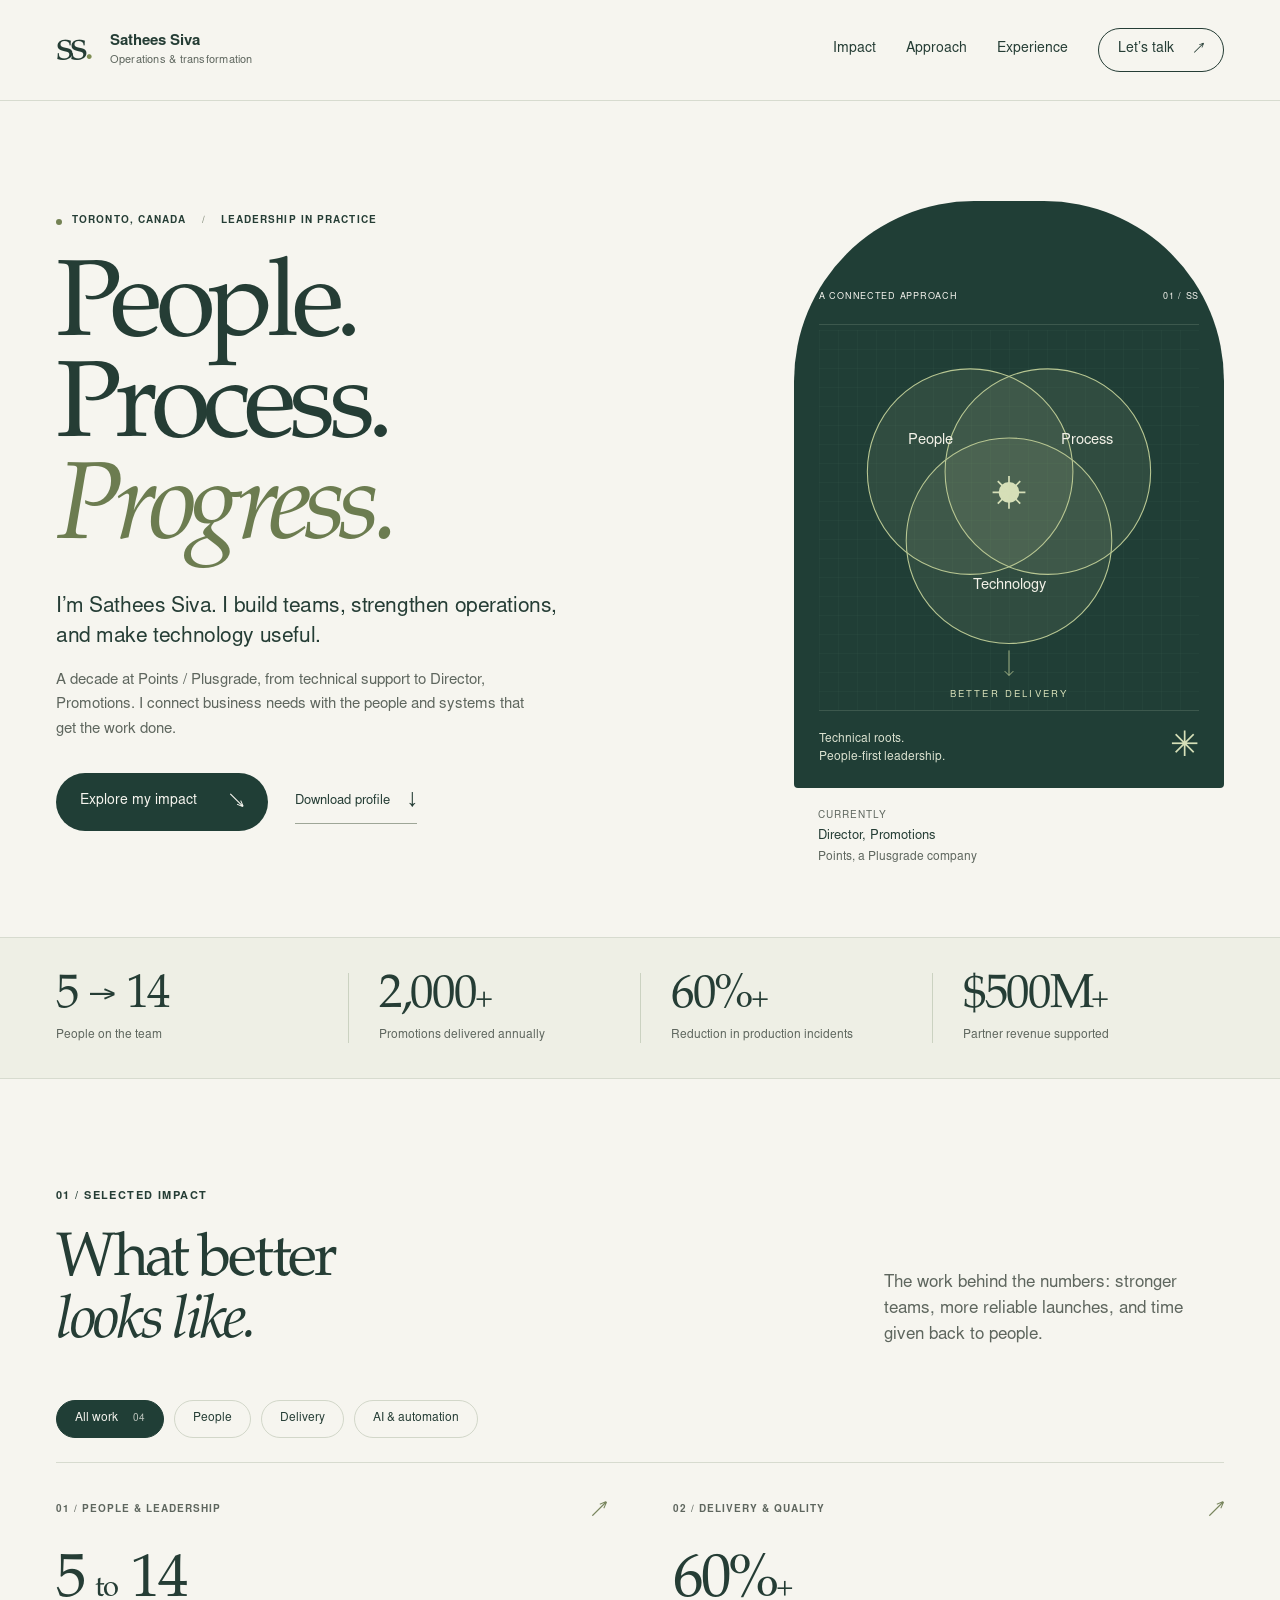
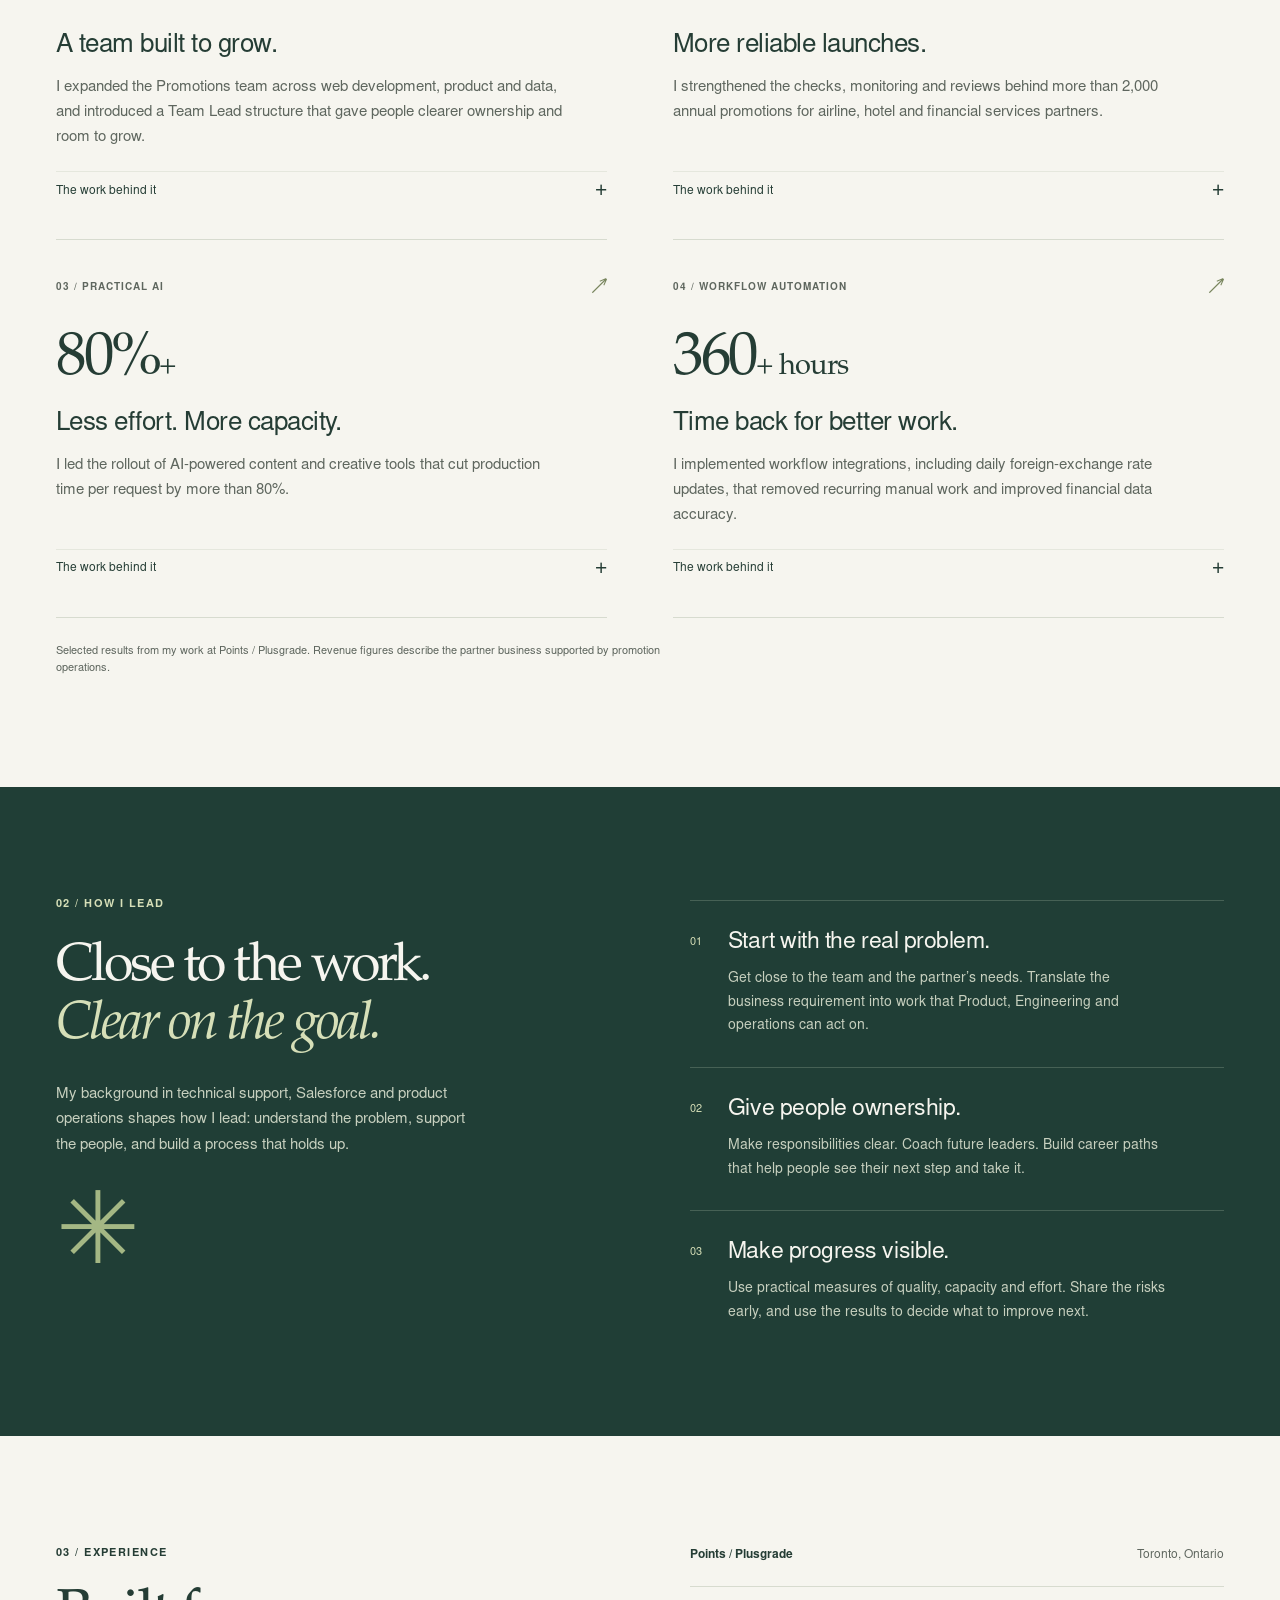
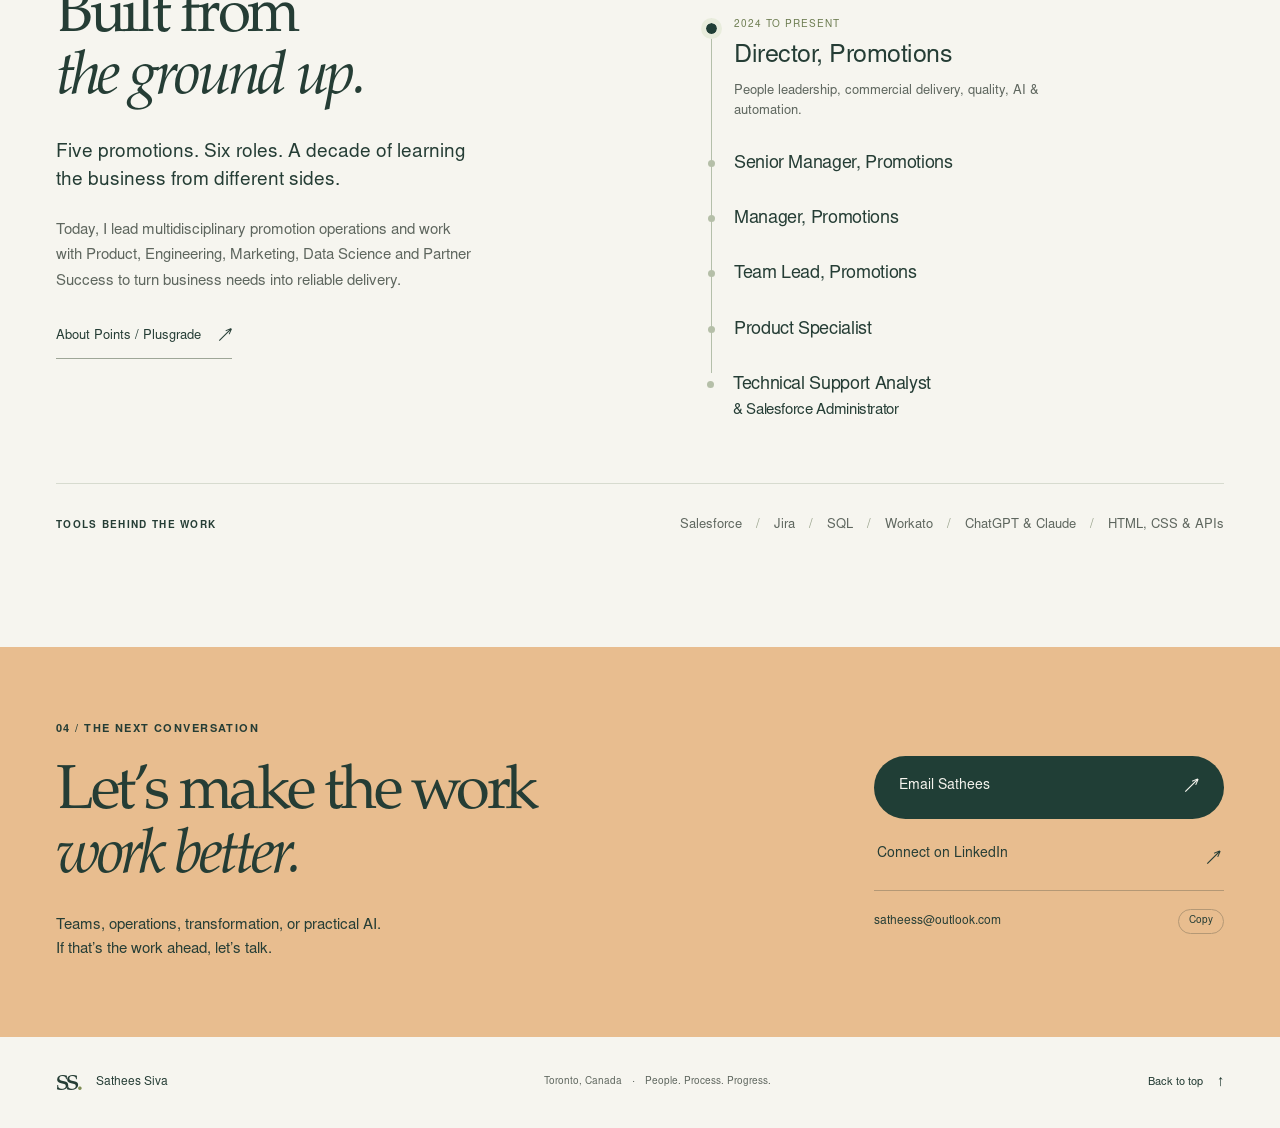
==== index.html @ 96cc82e7 "Publish Sathees Siva leadership portfolio" ====
<!doctype html>
<html lang="en-CA">
<head>
  <meta charset="UTF-8">
  <meta name="viewport" content="width=device-width, initial-scale=1">
  <meta name="theme-color" content="#203e36">
  <title>Sathees Siva | People. Process. Progress.</title>
  <meta name="description" content="Sathees Siva is a Toronto-based operations and transformation leader. Team growth, reliable delivery, and practical AI and automation at Points / Plusgrade.">
  <link rel="canonical" href="https://satheessiva-ai.github.io/">
  <meta property="og:url" content="https://satheessiva-ai.github.io/">
  <meta property="og:image" content="https://satheessiva-ai.github.io/social.png">
  <meta property="og:image:width" content="1200">
  <meta property="og:image:height" content="630">
  <meta name="twitter:card" content="summary_large_image">
  <meta property="og:type" content="website">
  <meta property="og:title" content="Sathees Siva | People. Process. Progress.">
  <meta property="og:description" content="Building teams, strengthening operations, and making technology useful.">
  <link rel="icon" href="favicon.svg" type="image/svg+xml">
  <link rel="preload" href="fonts/serif.woff" as="font" type="font/woff" crossorigin>
  <link rel="preload" href="fonts/sans.woff" as="font" type="font/woff" crossorigin>
  <link rel="stylesheet" href="styles.css">
  <script src="script.js" defer></script>
  <script type="application/ld+json">{"@context":"https://schema.org","@type":"Person","name":"Sathees Siva","jobTitle":"Director, Promotions","worksFor":{"@type":"Organization","name":"Points / Plusgrade"},"sameAs":["https://www.linkedin.com/in/satheessiva/"],"knowsAbout":["Operations leadership","Team development","Loyalty commerce","Workflow automation","Generative AI"],"url":"https://satheessiva-ai.github.io/"}</script>
</head>
<body>
  <a class="skip-link" href="#main">Skip to content</a>
  <header class="site-header">
    <div class="wrap header-inner">
      <a class="brand" href="#home" aria-label="Sathees Siva, home"><span class="monogram" aria-hidden="true">ss<span>.</span></span><span class="brand-name">Sathees Siva<span>Operations &amp; transformation</span></span></a>
      <button class="menu-toggle" type="button" aria-label="Open navigation" aria-expanded="false" aria-controls="navigation">Menu <span aria-hidden="true">+</span></button>
      <nav id="navigation" aria-label="Main navigation">
        <a href="#impact">Impact</a><a href="#approach">Approach</a><a href="#experience">Experience</a><a class="nav-contact" href="#contact">Let’s talk <span aria-hidden="true">↗</span></a>
      </nav>
    </div>
  </header>

  <main id="main">
    <section class="hero wrap" id="home" aria-labelledby="hero-title">
      <div class="hero-copy">
        <p class="eyebrow"><span class="location-dot" aria-hidden="true"></span> Toronto, Canada <span class="eyebrow-divider">/</span> Leadership in practice</p>
        <h1 id="hero-title">People.<br>Process.<br><em>Progress.</em></h1>
        <p class="hero-intro">I’m Sathees Siva. I build teams, strengthen operations, and make technology useful.</p>
        <p class="hero-description">A decade at Points / Plusgrade, from technical support to Director, Promotions. I connect business needs with the people and systems that get the work done.</p>
        <div class="hero-actions"><a class="button button-dark" href="#impact">Explore my impact <span aria-hidden="true">↘</span></a><a class="text-link" href="sathees-siva-leadership-profile.pdf" download>Download profile <span aria-hidden="true">↓</span><span class="sr-only"> (PDF, one page)</span></a></div>
      </div>
      <div class="hero-aside">
        <div class="leadership-art" role="img" aria-label="People, process and technology working together toward better delivery">
          <div class="art-heading"><span>A CONNECTED APPROACH</span><span aria-hidden="true">01 / SS</span></div>
          <svg class="orbit-art" viewBox="0 0 440 440" aria-hidden="true">
            <defs><pattern id="grid" width="22" height="22" patternUnits="userSpaceOnUse"><path d="M22 0H0V22" fill="none" stroke="#dce4cd" stroke-opacity=".055"/></pattern></defs>
            <rect width="440" height="440" fill="url(#grid)"/>
            <circle cx="175" cy="164" r="119" fill="#b7c692" fill-opacity=".10" stroke="#b7c692" stroke-width="1.25"/>
            <circle cx="265" cy="164" r="119" fill="#b7c692" fill-opacity=".10" stroke="#b7c692" stroke-width="1.25"/>
            <circle cx="220" cy="244" r="119" fill="#b7c692" fill-opacity=".10" stroke="#b7c692" stroke-width="1.25"/>
            <circle cx="220" cy="188" r="12" fill="#d6dfb8"/>
            <path d="M220 169v38M201 188h38M207 175l26 26M207 201l26-26" stroke="#d6dfb8" stroke-width="2"/>
            <text x="129" y="132" text-anchor="middle" fill="#f3f2e8" font-size="17">People</text>
            <text x="310" y="132" text-anchor="middle" fill="#f3f2e8" font-size="17">Process</text>
            <text x="220" y="300" text-anchor="middle" fill="#f3f2e8" font-size="17">Technology</text>
            <path d="M220 371v29m-5-5 5 5 5-5" stroke="#b7c692" fill="none"/>
            <text x="220" y="425" text-anchor="middle" fill="#d6dfb8" font-size="11" letter-spacing="2.5">BETTER DELIVERY</text>
          </svg>
          <div class="art-footer"><span>Technical roots.<br>People-first leadership.</span><span class="art-spark" aria-hidden="true">✳</span></div>
        </div>
        <p class="aside-caption"><span>Currently</span> Director, Promotions<br><span class="aside-company">Points, a Plusgrade company</span></p>
      </div>
    </section>

    <section class="results-band" aria-label="Selected results at Points / Plusgrade">
      <div class="wrap results-grid">
        <div class="result"><strong>5 <span class="metric-arrow">→</span> 14</strong><span>People on the team</span></div>
        <div class="result"><strong>2,000<span>+</span></strong><span>Promotions delivered annually</span></div>
        <div class="result"><strong>60%<span>+</span></strong><span>Reduction in production incidents</span></div>
        <div class="result"><strong>$500M<span>+</span></strong><span>Partner revenue supported</span></div>
      </div>
    </section>

    <section class="impact section-space wrap" id="impact" aria-labelledby="impact-title">
      <div class="section-heading"><div><p class="eyebrow">01 / Selected impact</p><h2 id="impact-title">What better<br><em>looks like.</em></h2></div><p class="section-intro">The work behind the numbers: stronger teams, more reliable launches, and time given back to people.</p></div>
      <div class="filter-row" hidden data-filters role="group" aria-label="Filter project stories"><button type="button" data-filter="all" aria-pressed="true">All work <span>04</span></button><button type="button" data-filter="people" aria-pressed="false">People</button><button type="button" data-filter="delivery" aria-pressed="false">Delivery</button><button type="button" data-filter="automation" aria-pressed="false">AI &amp; automation</button></div>
      <p class="sr-only" id="filter-status" aria-live="polite"></p>
      <div class="case-grid">
        <article class="case" data-category="people">
          <div class="case-top"><span class="case-label">01 / People &amp; leadership</span><span class="case-symbol" aria-hidden="true">↗</span></div>
          <p class="case-metric">5 <span>to</span> 14</p>
          <h3>A team built to grow.</h3>
          <p>I expanded the Promotions team across web development, product and data, and introduced a Team Lead structure that gave people clearer ownership and room to grow.</p>
          <details><summary>The work behind it <span aria-hidden="true">+</span></summary><div class="case-detail"><p>I built career paths, delegated operational decisions, and coached three employees into management roles. The structure supported growing delivery volume while giving the team more opportunities to lead.</p><p class="detail-result">Result: a 14-person team with three employees developed into management.</p></div></details>
        </article>
        <article class="case" data-category="delivery">
          <div class="case-top"><span class="case-label">02 / Delivery &amp; quality</span><span class="case-symbol" aria-hidden="true">↗</span></div>
          <p class="case-metric">60%<span>+</span></p>
          <h3>More reliable launches.</h3>
          <p>I strengthened the checks, monitoring and reviews behind more than 2,000 annual promotions for airline, hotel and financial services partners.</p>
          <details><summary>The work behind it <span aria-hidden="true">+</span></summary><div class="case-detail"><p>I introduced launch-readiness playbooks, pre-launch validation and risk reviews, then used monitoring and root-cause analysis to address recurring problems.</p><p class="detail-result">Result: production incidents fell by more than 60% year over year. Quality reviews caught 100+ potential partner-facing issues annually before release.</p></div></details>
        </article>
        <article class="case" data-category="automation">
          <div class="case-top"><span class="case-label">03 / Practical AI</span><span class="case-symbol" aria-hidden="true">↗</span></div>
          <p class="case-metric">80%<span>+</span></p>
          <h3>Less effort. More capacity.</h3>
          <p>I led the rollout of AI-powered content and creative tools that cut production time per request by more than 80%.</p>
          <details><summary>The work behind it <span aria-hidden="true">+</span></summary><div class="case-detail"><p>The initiative automated more than 1,000 asset requests each year. I focused adoption on a repeatable production task with a clear measure of success: the time needed to complete each request.</p><p class="detail-result">Result: over 80% less production time per request across 1,000+ annual asset requests.</p></div></details>
        </article>
        <article class="case" data-category="automation">
          <div class="case-top"><span class="case-label">04 / Workflow automation</span><span class="case-symbol" aria-hidden="true">↗</span></div>
          <p class="case-metric">360<span>+ hours</span></p>
          <h3>Time back for better work.</h3>
          <p>I implemented workflow integrations, including daily foreign-exchange rate updates, that removed recurring manual work and improved financial data accuracy.</p>
          <details><summary>The work behind it <span aria-hidden="true">+</span></summary><div class="case-detail"><p>I connected a recurring operational need with an automated workflow. The aim was straightforward: reduce repeated data handling and give the team a more dependable process.</p><p class="detail-result">Result: more than 360 hours of manual work removed each year.</p></div></details>
        </article>
      </div>
      <p class="source-note">Selected results from my work at Points / Plusgrade. Revenue figures describe the partner business supported by promotion operations.</p>
    </section>

    <section class="approach section-space" id="approach" aria-labelledby="approach-title">
      <div class="wrap approach-layout"><div class="approach-heading"><p class="eyebrow">02 / How I lead</p><h2 id="approach-title">Close to the work.<br><em>Clear on the goal.</em></h2><p>My background in technical support, Salesforce and product operations shapes how I lead: understand the problem, support the people, and build a process that holds up.</p><span class="large-asterisk" aria-hidden="true">✳</span></div>
      <ol class="principles"><li><span class="principle-number">01</span><div><h3>Start with the real problem.</h3><p>Get close to the team and the partner’s needs. Translate the business requirement into work that Product, Engineering and operations can act on.</p></div></li><li><span class="principle-number">02</span><div><h3>Give people ownership.</h3><p>Make responsibilities clear. Coach future leaders. Build career paths that help people see their next step and take it.</p></div></li><li><span class="principle-number">03</span><div><h3>Make progress visible.</h3><p>Use practical measures of quality, capacity and effort. Share the risks early, and use the results to decide what to improve next.</p></div></li></ol></div>
    </section>

    <section class="experience section-space wrap" id="experience" aria-labelledby="experience-title">
      <div class="experience-intro"><p class="eyebrow">03 / Experience</p><h2 id="experience-title">Built from<br><em>the ground up.</em></h2><p>Five promotions. Six roles. A decade of learning the business from different sides.</p><p>Today, I lead multidisciplinary promotion operations and work with Product, Engineering, Marketing, Data Science and Partner Success to turn business needs into reliable delivery.</p><a class="text-link" href="https://www.points.com/about/" target="_blank" rel="noopener noreferrer">About Points / Plusgrade <span aria-hidden="true">↗</span><span class="sr-only"> (opens in a new tab)</span></a></div>
      <div class="career"><div class="career-company"><span>Points / Plusgrade</span><span>Toronto, Ontario</span></div><ol class="career-list"><li class="career-current"><span class="career-dot" aria-hidden="true"></span><div><span class="role-date">2024 to present</span><h3>Director, Promotions</h3><p>People leadership, commercial delivery, quality, AI &amp; automation.</p></div></li><li><span class="career-dot" aria-hidden="true"></span><h3>Senior Manager, Promotions</h3></li><li><span class="career-dot" aria-hidden="true"></span><h3>Manager, Promotions</h3></li><li><span class="career-dot" aria-hidden="true"></span><h3>Team Lead, Promotions</h3></li><li><span class="career-dot" aria-hidden="true"></span><h3>Product Specialist</h3></li><li><span class="career-dot" aria-hidden="true"></span><h3>Technical Support Analyst<br><span>&amp; Salesforce Administrator</span></h3></li></ol></div>
      <div class="capabilities"><p class="eyebrow">Tools behind the work</p><p>Salesforce <span>/</span> Jira <span>/</span> SQL <span>/</span> Workato <span>/</span> ChatGPT &amp; Claude <span>/</span> HTML, CSS &amp; APIs</p></div>
    </section>

    <section class="contact" id="contact" aria-labelledby="contact-title"><div class="wrap contact-layout"><div><p class="eyebrow">04 / The next conversation</p><h2 id="contact-title">Let’s make the work<br><em>work better.</em></h2><p>Teams, operations, transformation, or practical AI.<br>If that’s the work ahead, let’s talk.</p></div><div class="contact-actions"><a class="button button-dark" href="mailto:satheess@outlook.com?subject=Let%27s%20connect">Email Sathees <span aria-hidden="true">↗</span></a><a class="contact-link" href="https://www.linkedin.com/in/satheessiva/" target="_blank" rel="noopener noreferrer">Connect on LinkedIn <span aria-hidden="true">↗</span><span class="sr-only"> (opens in a new tab)</span></a><div class="email-copy"><span>satheess@outlook.com</span><button type="button" data-copy-email hidden aria-label="Copy email address">Copy</button></div><p class="copy-status" id="copy-status" role="status" aria-live="polite"></p></div></div></section>
  </main>
  <footer class="site-footer"><div class="wrap footer-inner"><a class="brand footer-brand" href="#home"><span class="monogram" aria-hidden="true">ss<span>.</span></span><span>Sathees Siva</span></a><p>Toronto, Canada <span aria-hidden="true">·</span> People. Process. Progress.</p><a class="back-top" href="#home">Back to top <span aria-hidden="true">↑</span></a></div></footer>
</body>
</html>
---- styles.css ----
@font-face{font-family:SSSans;src:url('fonts/sans.woff') format('woff');font-weight:400;font-display:swap}
@font-face{font-family:SSSans;src:url('fonts/sans-bold.woff') format('woff');font-weight:600 800;font-display:swap}
@font-face{font-family:SSSerif;src:url('fonts/serif.woff') format('woff');font-weight:400;font-display:swap}
@font-face{font-family:SSSerif;src:url('fonts/serif-italic.woff') format('woff');font-style:italic;font-display:swap}
:root{--paper:#f6f5ef;--ink:#253d35;--muted:#5e665e;--green:#203e36;--lime:#d6dfb8;--ochre:#e6b982;--line:#d7dbcf;--serif:SSSerif,Georgia,serif;--sans:SSSans,Arial,sans-serif}
*{box-sizing:border-box}html{scroll-behavior:smooth;scroll-padding-top:110px}body{margin:0;background:var(--paper);color:var(--ink);font-family:var(--sans);font-size:17px;line-height:1.55;-webkit-font-smoothing:antialiased}body,button,a{-webkit-tap-highlight-color:transparent}a{color:inherit;text-decoration:none}button{font:inherit}button,a,summary{touch-action:manipulation}button,summary{cursor:pointer}button:disabled{cursor:default}button{color:inherit}button:focus-visible,a:focus-visible,summary:focus-visible{outline:3px solid #ac6830;outline-offset:5px}::selection{background:var(--lime);color:var(--green)}[hidden]{display:none!important}.wrap{width:min(1280px,calc(100% - 112px));margin-inline:auto}.section-space{padding-block:110px}h1,h2,h3,p{margin-top:0}h1,h2,h3{font-weight:400}h1,h2{font-family:var(--serif);letter-spacing:-.055em;line-height:1.03}h2{font-size:clamp(46px,4.7vw,67px);margin-bottom:0}h2 em{font-weight:400}h3{font-size:26px;letter-spacing:-.02em;line-height:1.2}p{margin-bottom:22px}.eyebrow{font-size:11px;font-weight:600;letter-spacing:.13em;text-transform:uppercase;line-height:1.5;margin-bottom:25px;display:flex;align-items:center;gap:10px}.sr-only{position:absolute;width:1px;height:1px;padding:0;margin:-1px;overflow:hidden;clip:rect(0,0,0,0);white-space:nowrap;border:0}.skip-link{position:fixed;top:-70px;left:20px;z-index:100;background:var(--green);color:white;padding:12px 18px}.skip-link:focus{top:12px}
.site-header{border-bottom:1px solid var(--line);background:var(--paper);position:sticky;top:0;z-index:20}.header-inner{min-height:100px;display:flex;align-items:center;justify-content:space-between;gap:24px}.brand{display:flex;gap:18px;align-items:center;flex-shrink:0}.monogram{font-family:var(--serif);font-size:42px;line-height:1;letter-spacing:-.09em}.monogram>span{color:#7f8e54}.brand-name{font-size:15px;font-weight:600;line-height:1.5}.brand-name>span{display:block;font-size:11px;color:var(--muted);font-weight:400;letter-spacing:.02em}nav{display:flex;align-items:center;gap:30px;font-size:14px}nav a{position:relative}nav a:not(.nav-contact)::after{content:'';position:absolute;bottom:-5px;left:0;width:0;height:1px;background:var(--ink);transition:width .2s}nav a:hover::after{width:100%}.nav-contact{border:1px solid var(--ink);border-radius:100px;padding:10px 19px;display:flex;align-items:center;gap:20px;transition:background .2s,color .2s}.nav-contact:hover{background:var(--green);color:var(--paper)}.menu-toggle{display:none}
.hero{display:grid;grid-template-columns:1.3fr 1fr;gap:75px;padding-top:76px;padding-bottom:68px;align-items:center}.hero-copy{max-width:680px}.hero .eyebrow{font-size:10px;letter-spacing:.11em;margin-bottom:31px;gap:10px}.location-dot{width:6px;height:6px;background:#748254;border-radius:100%}.eyebrow-divider{color:#899181;margin-inline:5px}h1{font-size:clamp(85px,8.5vw,123px);margin:0 0 28px;line-height:.93;letter-spacing:-.06em}h1 em{font-weight:400;color:#6c7c50}.hero-intro{font-size:21px;line-height:1.45;max-width:520px;margin-bottom:15px;letter-spacing:-.02em}.hero-description{font-size:15px;max-width:490px;color:var(--muted);line-height:1.65;margin-bottom:30px}.hero-actions{display:flex;gap:27px;align-items:center;flex-wrap:wrap}.button{display:inline-flex;align-items:center;justify-content:space-between;gap:33px;padding:15px 23px;border:1px solid transparent;border-radius:100px;font-size:14px;line-height:1.4;transition:background .2s,transform .2s}.button-dark{background:var(--green);color:var(--paper)}.button-dark:hover{background:#36584a;transform:translateY(-2px)}.button span{font-size:19px}.text-link{font-size:13px;border-bottom:1px solid #9ea697;padding-block:7px;display:inline-flex;gap:18px;align-items:center}.text-link:hover{border-color:var(--ink)}.text-link span[aria-hidden]{font-size:18px}.hero-aside{padding-top:24px;width:100%;max-width:430px;justify-self:end}.leadership-art{background:var(--green);color:var(--paper);padding:25px 25px 22px;border-radius:180px 180px 4px 4px;position:relative;overflow:hidden;min-width:0}.art-heading{display:flex;justify-content:space-between;font-size:9px;letter-spacing:.08em;margin-top:64px;padding-bottom:20px;border-bottom:1px solid #68807166}.orbit-art{width:100%;height:auto;display:block;font-family:var(--sans);margin-top:5px}.art-footer{display:flex;justify-content:space-between;align-items:center;border-top:1px solid #68807166;padding-top:19px;font-size:12px;line-height:1.5;color:#dce3d1}.art-spark{font-size:35px;line-height:1;color:var(--lime)}.aside-caption{font-size:13px;margin:20px 0 0 24px;line-height:1.6}.aside-caption>span:first-child{font-size:10px;text-transform:uppercase;letter-spacing:.1em;color:var(--muted);display:block;margin-bottom:3px}.aside-company{color:var(--muted);font-size:12px}
.results-band{border-block:1px solid var(--line);background:#eeefe5}.results-grid{display:grid;grid-template-columns:repeat(4,1fr);padding-block:35px}.result{padding-inline:30px;border-left:1px solid #cbd2c1;display:flex;flex-direction:column;gap:7px}.result:first-child{padding-left:0;border-left:0}.result:last-child{padding-right:0}.result strong{font-family:var(--serif);font-size:47px;font-weight:400;line-height:1;letter-spacing:-.05em;white-space:nowrap}.result strong span{font-size:30px}.result strong .metric-arrow{font-size:34px;padding-inline:3px}.result>span{font-size:12px;color:var(--muted);line-height:1.4}
.section-heading{display:flex;justify-content:space-between;align-items:end;gap:60px;margin-bottom:45px}.section-intro{max-width:340px;font-size:17px;color:var(--muted);margin-bottom:5px}.filter-row{display:flex;align-items:center;gap:10px;padding-bottom:24px;border-bottom:1px solid var(--line);flex-wrap:wrap}.filter-row button{background:transparent;border:1px solid #d2d7c9;font-size:12px;border-radius:99px;padding:9px 18px;line-height:1.4;min-height:38px}.filter-row button:hover{border-color:var(--ink)}.filter-row button[aria-pressed=true]{background:var(--green);border-color:var(--green);color:var(--paper)}.filter-row button>span{font-size:10px;margin-left:12px;opacity:.75}.case-grid{display:grid;grid-template-columns:1fr 1fr;column-gap:66px}.case{padding-block:32px 30px;border-bottom:1px solid var(--line);display:flex;flex-direction:column;align-self:start}.case-top{display:flex;justify-content:space-between;align-items:center;margin-bottom:25px}.case-label{font-size:10px;text-transform:uppercase;letter-spacing:.1em;font-weight:600;color:var(--muted)}.case-symbol{font-size:21px;color:#78855d}.case-metric{font-family:var(--serif);font-size:61px;line-height:1;letter-spacing:-.055em;margin-bottom:18px}.case-metric>span{font-size:29px;letter-spacing:-.03em}.case h3{margin-bottom:14px}.case>p:not(.case-metric){font-size:15px;color:var(--muted);max-width:510px;line-height:1.65;min-height:75px;margin-bottom:20px}.case details{font-size:14px}.case summary{list-style:none;display:flex;align-items:center;justify-content:space-between;font-size:12px;padding:8px 0;gap:20px;width:100%;border-top:1px solid #e5e7dd}.case summary::-webkit-details-marker{display:none}.case summary>span{font-size:21px;line-height:1;transition:transform .2s}.case details[open] summary>span{transform:rotate(45deg)}.case-detail{padding-top:14px;max-width:510px;color:var(--muted);font-size:14px;line-height:1.65}.case-detail p{margin-bottom:12px}.case-detail .detail-result{color:var(--ink)}.source-note{font-size:11px;max-width:640px;color:var(--muted);margin:26px 0 0;line-height:1.5}
.approach{background:var(--green);color:var(--paper)}.approach-layout{display:grid;grid-template-columns:1fr 1fr;gap:100px}.approach .eyebrow{color:var(--lime)}.approach h2{font-size:clamp(42px,4.2vw,62px);margin-bottom:27px;line-height:1.08}.approach h2 em{color:var(--lime)}.approach-heading>p:not(.eyebrow){font-size:15px;color:#c7d0bf;max-width:420px;line-height:1.7;margin-bottom:16px}.large-asterisk{font-size:100px;color:#a4b784;line-height:1;display:block;margin-top:32px}.principles{padding:0;margin:3px 0 0;list-style:none}.principles li{display:flex;gap:25px;border-top:1px solid #68807188;padding-block:28px}.principles li:last-child{padding-bottom:0}.principle-number{font-size:11px;letter-spacing:.04em;color:var(--lime);padding-top:5px}.principles h3{font-size:23px;margin-bottom:11px}.principles p{font-size:14px;line-height:1.7;color:#c7d0bf;margin-bottom:0;max-width:440px}
.experience{display:grid;grid-template-columns:1fr 1fr;gap:60px 100px}.experience-intro h2{margin-bottom:28px}.experience-intro>p:not(.eyebrow){font-size:15px;color:var(--muted);max-width:420px;line-height:1.7}.experience-intro>p:nth-of-type(2){font-size:19px;line-height:1.5;color:var(--ink)}.career-company{display:flex;justify-content:space-between;gap:20px;font-size:12px;padding-bottom:22px;border-bottom:1px solid var(--line);margin-bottom:31px}.career-company span:first-child{font-weight:600}.career-company span:last-child{color:var(--muted)}.career-list{list-style:none;margin:0;padding:0 0 0 21px}.career-list li{position:relative;padding:0 0 30px 22px;border-left:1px solid #b4bfaa}.career-list li:last-child{border:0;padding-bottom:0}.career-dot{position:absolute;left:-4px;top:8px;width:7px;height:7px;border-radius:100%;background:#b5bfa8}.career-current .career-dot{width:11px;height:11px;left:-6px;top:5px;background:var(--green);outline:5px solid #e8ecdc}.career-list h3{font-size:18px;margin:0;line-height:1.4}.career-list h3>span{font-size:15px}.role-date{display:block;text-transform:uppercase;font-size:10px;letter-spacing:.09em;color:#6c7c50;margin-bottom:5px}.career-current h3{font-size:25px}.career-current p{font-size:13px;color:var(--muted);margin:8px 0 0;max-width:360px}.capabilities{grid-column:1/-1;border-top:1px solid var(--line);padding-top:30px;display:flex;gap:40px;align-items:baseline;justify-content:space-between}.capabilities .eyebrow{margin:0;font-size:10px;white-space:nowrap}.capabilities>p:last-child{font-size:13px;color:var(--muted);margin:0;line-height:1.8}.capabilities>p>span{padding-inline:10px;color:#9ba58e}
.contact{background:#e8bd8f;padding-block:75px}.contact-layout{display:flex;justify-content:space-between;gap:60px;align-items:center}.contact .eyebrow{margin-bottom:23px}.contact h2{font-size:clamp(46px,4.8vw,68px);line-height:1.05;margin-bottom:23px}.contact p:not(.eyebrow):not(.copy-status){font-size:15px;margin-bottom:0;line-height:1.6}.contact-actions{min-width:265px;max-width:350px;width:30%;padding-top:30px}.contact-actions>.button{display:flex;width:100%;padding:17px 24px}.contact-link{display:flex;justify-content:space-between;font-size:14px;padding:17px 3px;border-bottom:1px solid #b49875;margin-top:8px}.contact-link:hover{text-decoration:underline;text-underline-offset:4px}.contact-link>span[aria-hidden]{font-size:19px}.email-copy{font-size:12px;margin-top:18px;display:flex;align-items:center;justify-content:space-between;gap:10px}.email-copy>span{overflow-wrap:anywhere}.email-copy button{font-size:10px;border:1px solid #b49875;background:transparent;padding:4px 10px;border-radius:99px}.email-copy button:hover{background:#f0d0aa}.copy-status{height:18px;font-size:11px;margin:6px 0 0;line-height:1.4}.site-footer{padding-block:30px}.footer-inner{display:flex;gap:30px;justify-content:space-between;align-items:center}.footer-brand{gap:14px;font-size:12px}.footer-brand .monogram{font-size:31px}.footer-inner>p{font-size:10px;color:var(--muted);margin:0}.footer-inner>p>span{padding-inline:7px}.back-top{font-size:11px;display:flex;gap:15px;align-items:center}.back-top:hover{text-decoration:underline;text-underline-offset:4px}
@media(min-width:1500px){.hero{gap:110px}.leadership-art{max-width:470px}.hero-aside{padding-left:15px}}
@media(max-width:1100px){.wrap{width:calc(100% - 72px)}.hero{gap:45px;padding-top:60px}.hero .eyebrow{font-size:9px;gap:6px}h1{font-size:100px}.hero-intro{font-size:19px}.hero-description{font-size:14px}.hero-actions{gap:18px}.hero-actions .button{padding:13px 19px;font-size:12px;gap:20px}.hero-actions .text-link{font-size:12px}.art-heading{margin-top:60px;font-size:8px}.leadership-art{padding:22px}.result{padding-inline:20px}.result strong{font-size:40px}.result>span{font-size:11px}.case-grid{column-gap:45px}.approach-layout,.experience{gap:60px}.capabilities{gap:30px}.capabilities>p:last-child{font-size:12px}.capabilities>p>span{padding-inline:5px}}
@media(max-width:800px){html{scroll-padding-top:90px}.wrap{width:calc(100% - 44px)}.header-inner{min-height:82px}.brand-name{font-size:13px}.brand-name>span{font-size:9px}.monogram{font-size:37px}.brand{gap:12px}nav{gap:19px;font-size:12px}.nav-contact{padding:9px 13px;gap:15px}.hero{gap:32px;grid-template-columns:1.2fr 1fr;padding-block:52px}.hero .eyebrow{flex-wrap:wrap;max-width:280px}.hero .eyebrow-divider{margin-inline:1px}h1{font-size:82px}.hero-intro{font-size:17px}.hero-description{font-size:13px}.hero-actions{gap:12px;align-items:start;flex-direction:column}.hero-aside{padding-top:5px}.leadership-art{border-radius:140px 140px 3px 3px;padding:16px}.art-heading{margin-top:75px;font-size:7px;letter-spacing:.04em;padding-bottom:15px}.art-footer{font-size:10px;padding-top:12px}.art-spark{font-size:27px}.aside-caption{font-size:12px;margin-left:13px}.aside-company{font-size:10px}.results-grid{padding-block:28px}.result{padding-inline:15px}.result strong{font-size:32px}.result strong>span{font-size:23px}.result strong .metric-arrow{font-size:22px}.result>span{font-size:10px}.section-space{padding-block:75px}.section-heading{gap:30px}.section-intro{font-size:14px;max-width:250px}.case-grid{column-gap:35px}.case h3{font-size:23px}.case-metric{font-size:53px}.case>p:not(.case-metric){font-size:14px}.case-label{font-size:9px;letter-spacing:.07em}.approach-layout,.experience{gap:40px}.approach h2{font-size:40px}.approach-heading>p:not(.eyebrow){font-size:14px}.principles h3{font-size:20px}.principles p{font-size:13px}.principles li{gap:15px;padding-block:23px}.large-asterisk{font-size:80px}.career-company{font-size:10px;gap:10px}.career-current h3{font-size:22px}.career-list h3{font-size:16px}.capabilities{flex-direction:column;gap:12px}.contact{padding-block:60px}.contact-layout{gap:40px}.contact h2{font-size:46px}.contact p:not(.eyebrow):not(.copy-status){font-size:14px}.contact-actions{min-width:235px}.footer-inner{gap:20px}.footer-inner>p{max-width:220px;text-align:center;line-height:1.6}}
@media(max-width:620px){.site-header{position:sticky}.header-inner{min-height:76px;position:relative}.brand-name>span{font-size:9px}.menu-toggle{display:flex;align-items:center;gap:17px;font-size:12px;border:1px solid var(--line);border-radius:99px;padding:8px 13px;background:transparent;min-height:38px}.menu-toggle span{font-size:18px;line-height:1}nav{display:flex;gap:18px;position:static;justify-content:center;padding:0 0 13px;flex-wrap:wrap;width:100%}.header-inner{flex-wrap:wrap;gap:12px;padding-top:17px}html:not(.js) .menu-toggle{display:none}html.js nav{display:none;position:absolute;top:76px;left:-22px;right:-22px;width:auto;background:var(--paper);border-bottom:1px solid var(--line);padding:15px 22px 22px;align-items:stretch;gap:0}html.js nav.is-open{display:flex;flex-direction:column}html.js nav a{padding:13px 0;font-size:16px}html.js nav .nav-contact{padding:12px 17px;align-self:start;margin-top:12px}.hero{display:flex;flex-direction:column;align-items:stretch;gap:38px;padding-block:39px 42px}.hero-copy{max-width:none}.hero .eyebrow{font-size:9px;max-width:none;margin-bottom:30px}.hero h1{font-size:clamp(80px,21vw,120px);margin-bottom:26px}.hero-intro{font-size:20px;max-width:440px}.hero-description{font-size:14px;max-width:440px}.hero-actions{flex-direction:row;align-items:center;gap:22px;flex-wrap:wrap}.hero-actions .button{font-size:13px;padding:14px 19px}.hero-actions .text-link{font-size:12px}.hero-aside{display:grid;max-width:none;grid-template-columns:1fr .7fr;gap:20px;align-items:end;padding:0}.leadership-art{border-radius:110px 110px 3px 3px;padding:14px;max-width:280px}.art-heading{margin-top:60px;font-size:6px;letter-spacing:.02em;padding-bottom:7px}.orbit-art{margin:0}.art-footer{font-size:9px;padding-top:9px}.art-spark{font-size:25px}.aside-caption{margin:0 0 10px;font-size:13px}.aside-caption>span:first-child{font-size:9px}.aside-company{font-size:11px}.results-grid{grid-template-columns:1fr 1fr;padding-block:26px;row-gap:26px}.result{padding:0 0 0 23px;gap:8px}.result:nth-child(3){border-left:0;padding-left:0}.result strong{font-size:41px}.result strong>span{font-size:26px}.result>span{font-size:11px;max-width:150px}.result strong .metric-arrow{font-size:28px}.section-space{padding-block:65px}.eyebrow{margin-bottom:20px;font-size:10px}h2{font-size:51px}.section-heading{display:block;margin-bottom:28px}.section-intro{font-size:15px;max-width:380px;margin-top:23px;margin-bottom:0}.filter-row{gap:7px;padding-bottom:20px}.filter-row button{font-size:11px;padding:8px 13px;min-height:36px}.filter-row button>span{margin-left:5px}.case-grid{grid-template-columns:1fr}.case{padding-block:27px 23px}.case-top{margin-bottom:24px}.case-label{font-size:9px}.case-metric{font-size:60px;margin-bottom:16px}.case h3{font-size:26px}.case>p:not(.case-metric){min-height:0;font-size:15px;margin-bottom:20px}.case-detail{font-size:14px}.case summary{padding-block:10px}.source-note{font-size:10px}.approach-layout,.experience{display:block}.approach h2{font-size:46px}.approach-heading>p:not(.eyebrow){font-size:15px;max-width:450px}.large-asterisk{display:none}.principles{margin-top:35px}.principles li{padding-block:24px;gap:20px}.principles h3{font-size:23px}.principles p{font-size:14px}.experience-intro h2{margin-bottom:24px}.experience-intro>p:not(.eyebrow){font-size:15px;max-width:450px}.experience-intro>p:nth-of-type(2){font-size:19px}.career{margin-top:39px}.career-company{font-size:12px}.career-list h3{font-size:18px}.career-current h3{font-size:25px}.career-current p{font-size:14px}.career-list{padding-left:7px}.career-list li{padding-left:26px;padding-bottom:27px}.capabilities{display:block;margin-top:38px;padding-top:25px}.capabilities .eyebrow{margin-bottom:10px}.capabilities>p:last-child{font-size:13px;line-height:2}.contact{padding-block:54px 45px}.contact-layout{display:block}.contact h2{font-size:49px}.contact-actions{padding-top:28px;max-width:370px;min-width:0;width:100%}.contact-actions>.button{padding:17px 23px}.contact p:not(.eyebrow):not(.copy-status){font-size:15px}.site-footer{padding-block:26px}.footer-inner{display:grid;grid-template-columns:1fr auto;gap:20px}.footer-inner>p{grid-column:1/-1;grid-row:2;text-align:left;max-width:none}.back-top{font-size:10px}}
@media(prefers-reduced-motion:reduce){html{scroll-behavior:auto}*,*::before,*::after{transition:none!important;animation:none!important}}
@media print{.site-header,.hero-aside,.hero-actions,.filter-row,.contact,.site-footer,.case details{display:none}.wrap{width:100%}.hero{display:block;padding-block:15px}.hero h1{font-size:60px;line-height:1}.hero h1 br{display:none}.hero h1 em{padding-left:10px}.hero-copy{max-width:none}.section-space{padding-block:25px}.case-grid,.experience,.approach-layout{display:block}.case{break-inside:avoid}.results-band{background:white}.approach{background:white;color:#253d35}.approach p,.approach h2 em,.principles p,.approach .eyebrow{color:#253d35}.large-asterisk{display:none}.principles li{padding-block:12px}.experience .career{margin-top:25px}body{font-size:12px}.case[hidden]{display:block!important}}
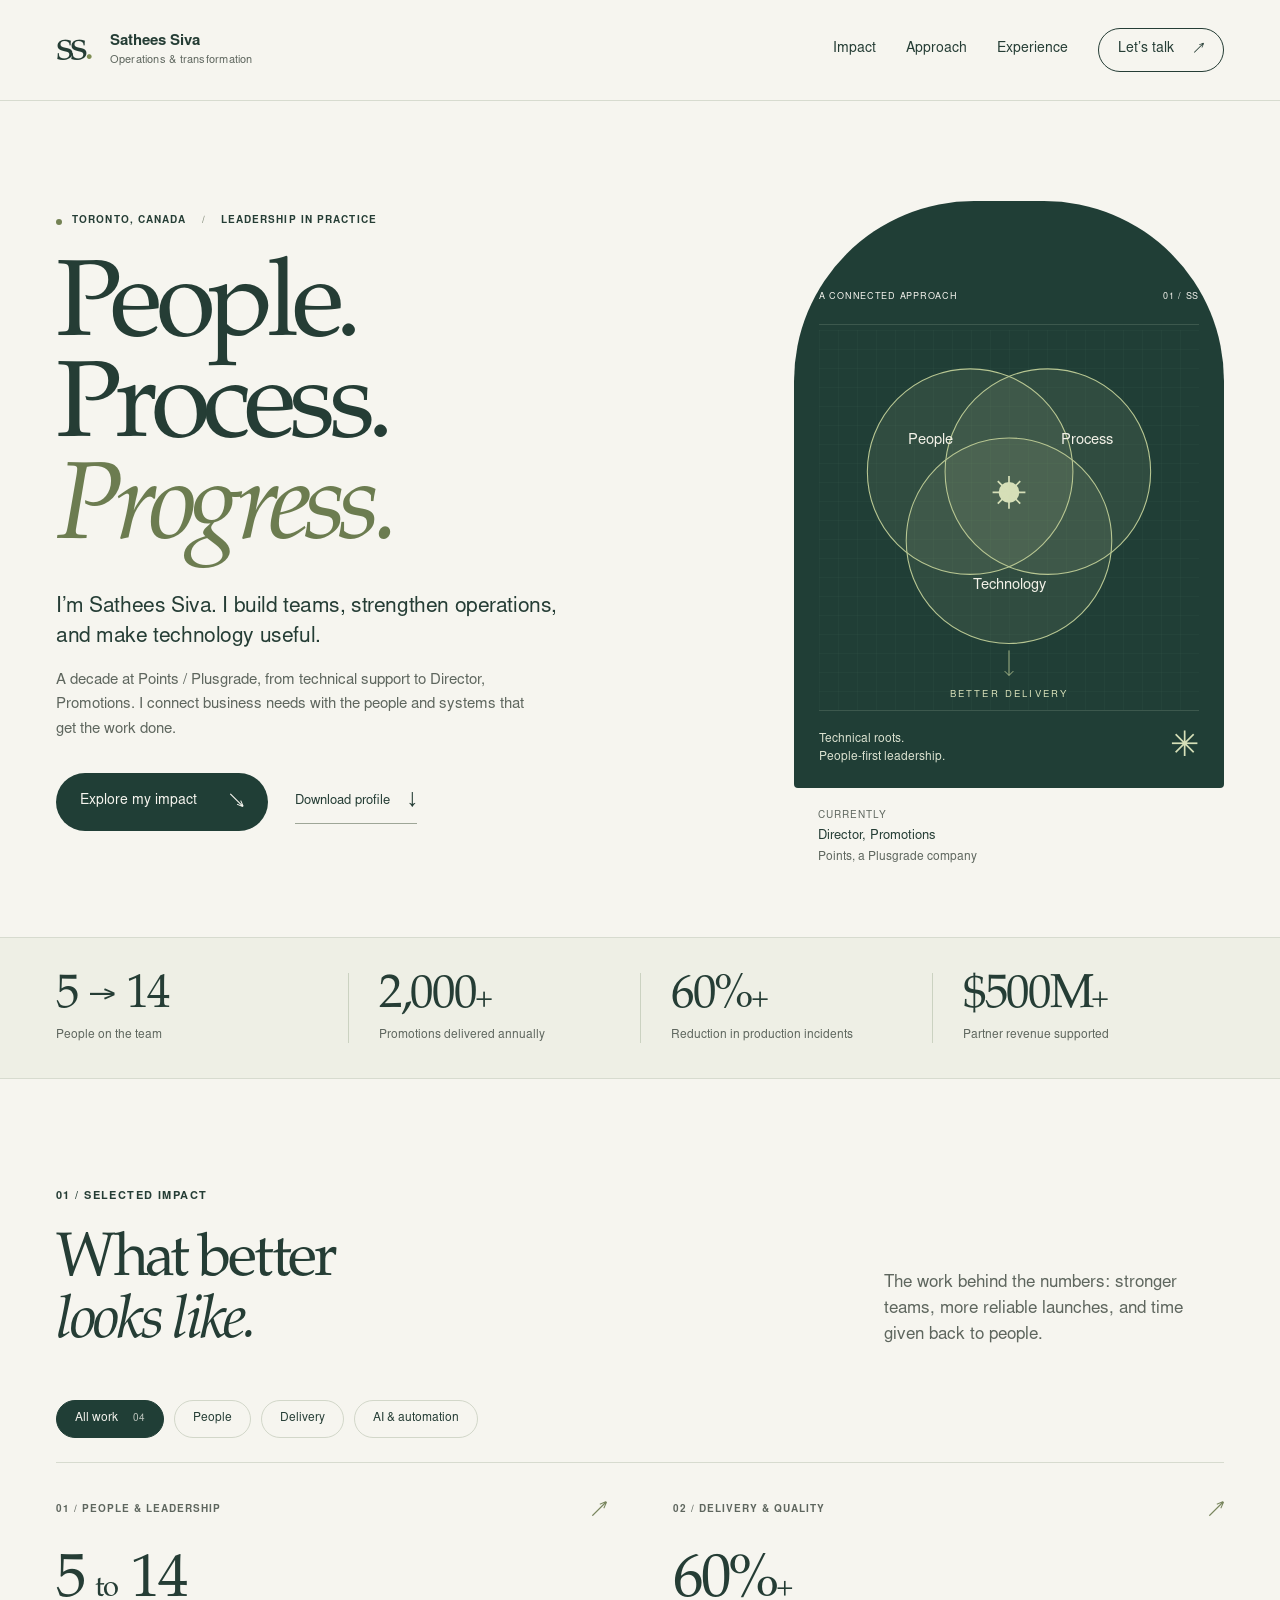
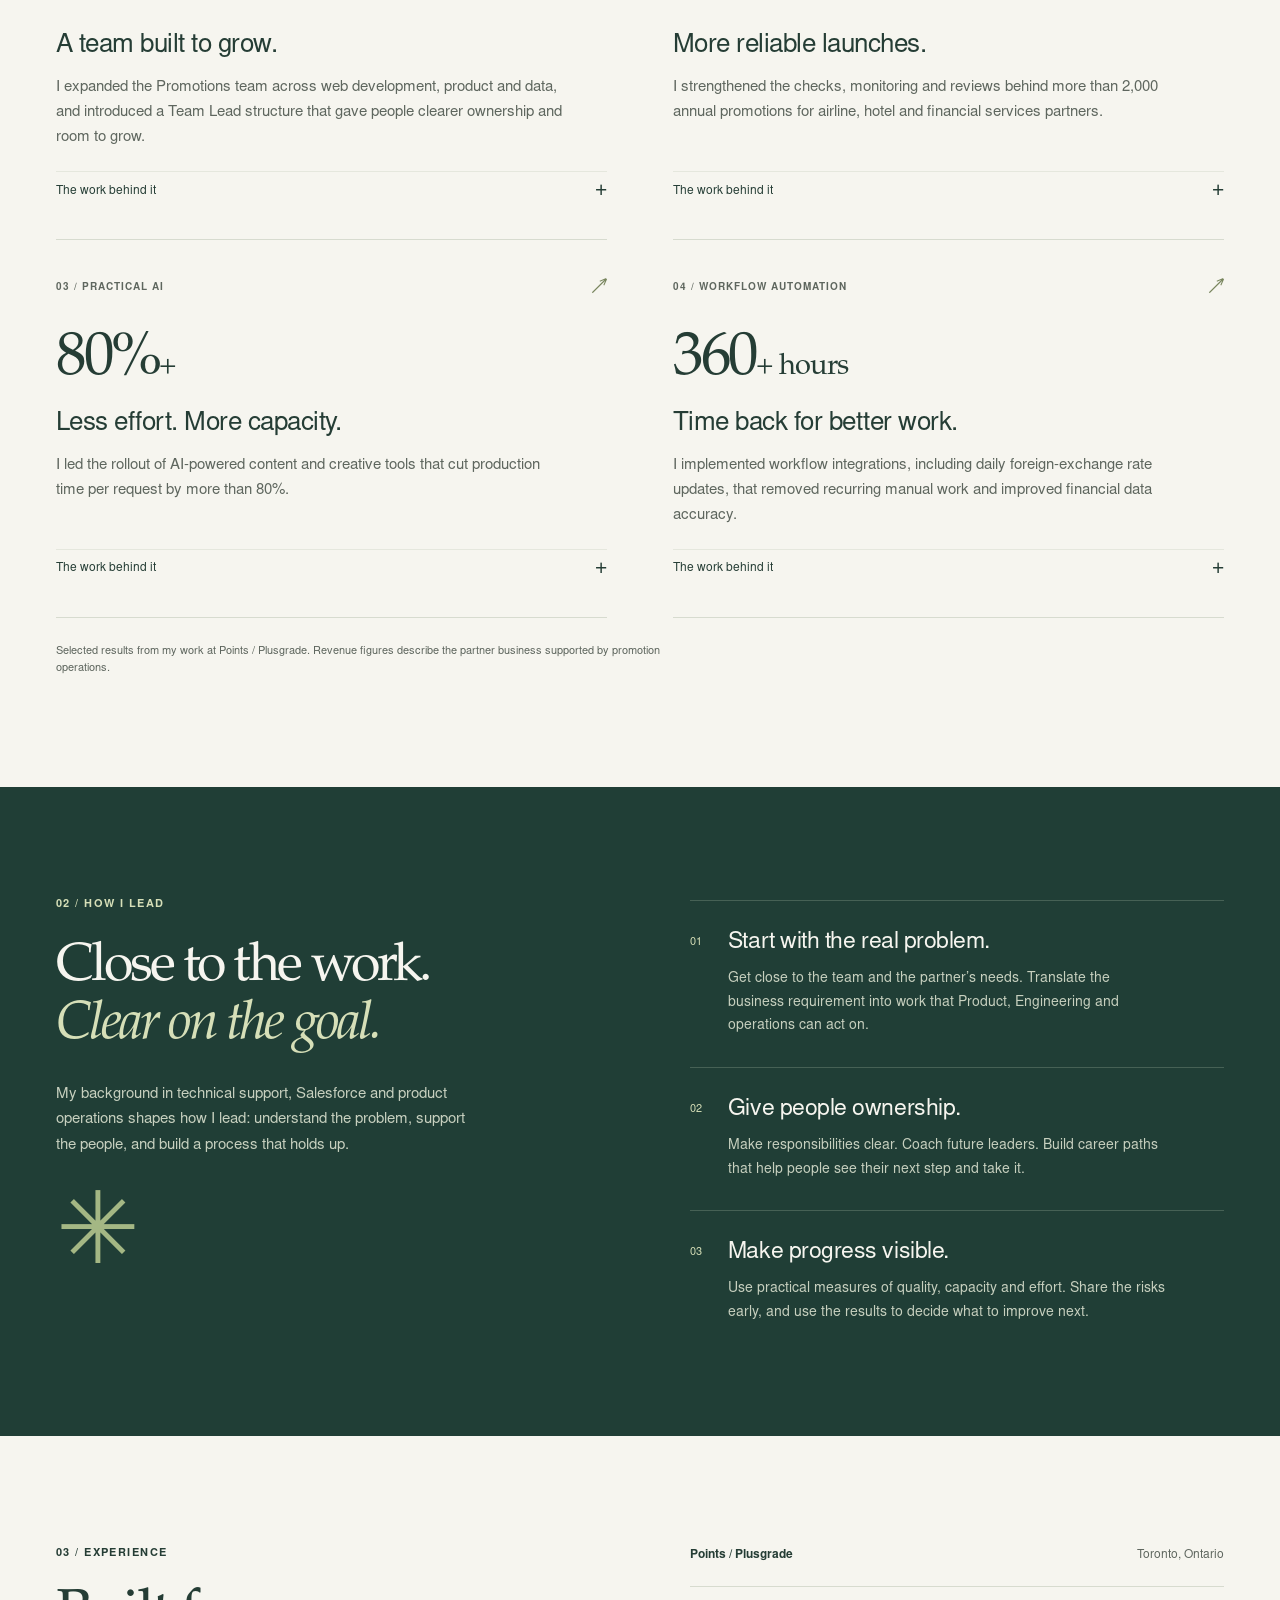
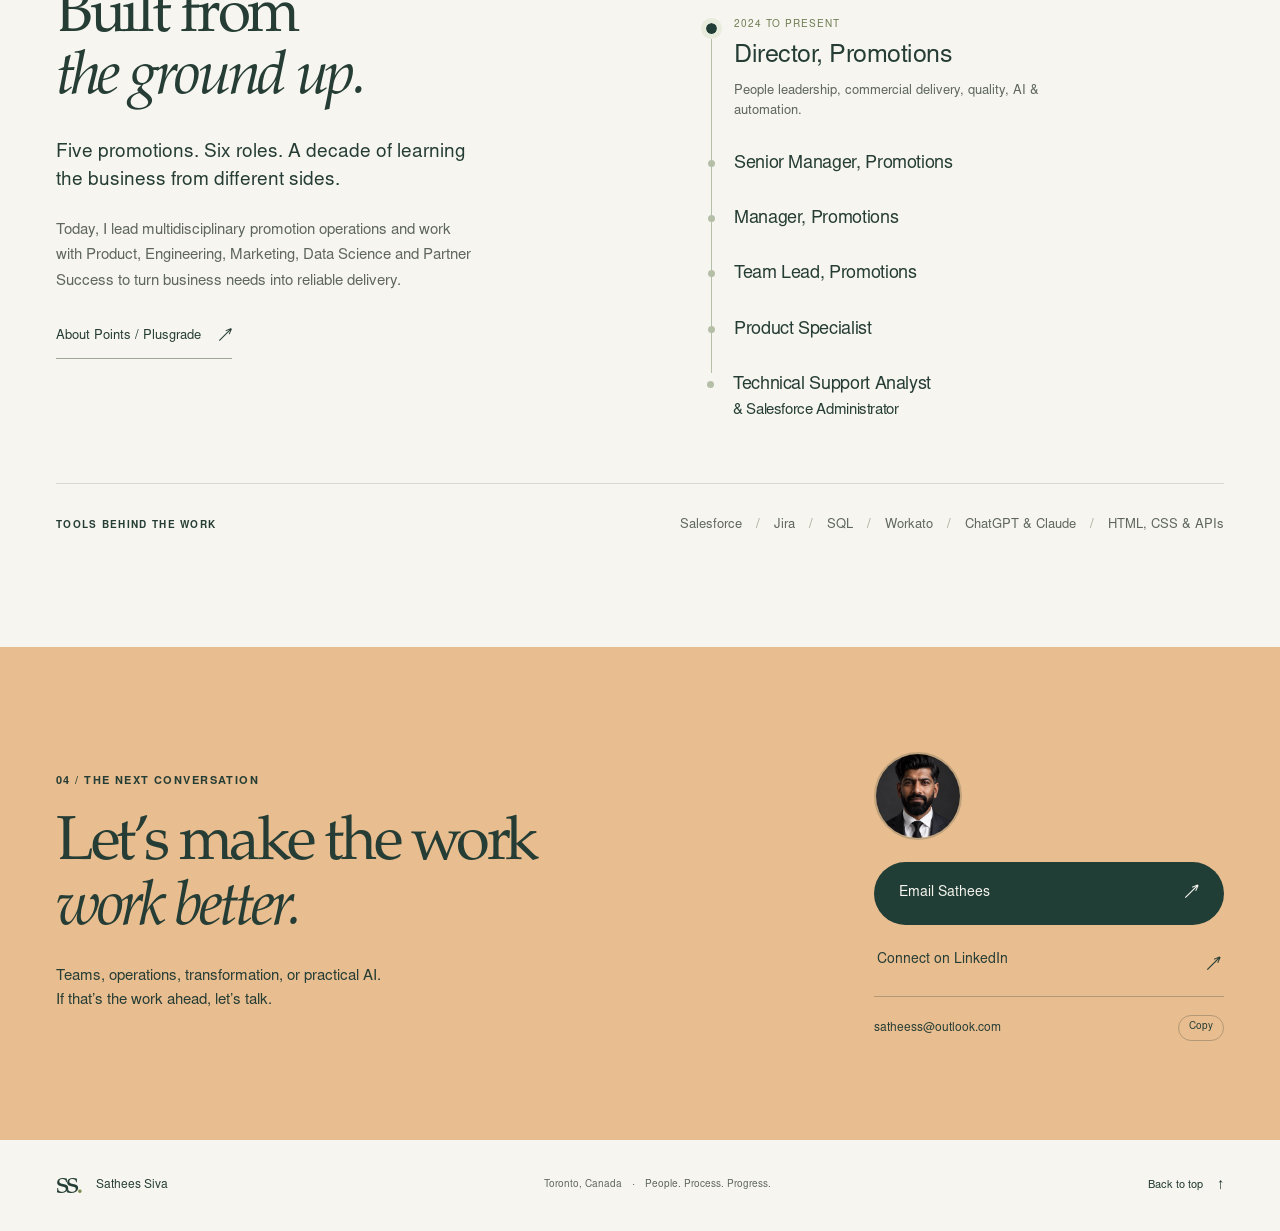
==== commit bab068df: "Add a small portrait to the contact section" ====
--- a/index.html
+++ b/index.html
@@ -20,7 +20,7 @@
   <link rel="preload" href="fonts/sans.woff" as="font" type="font/woff" crossorigin>
   <link rel="stylesheet" href="styles.css">
   <script src="script.js" defer></script>
-  <script type="application/ld+json">{"@context":"https://schema.org","@type":"Person","name":"Sathees Siva","jobTitle":"Director, Promotions","worksFor":{"@type":"Organization","name":"Points / Plusgrade"},"sameAs":["https://www.linkedin.com/in/satheessiva/"],"knowsAbout":["Operations leadership","Team development","Loyalty commerce","Workflow automation","Generative AI"],"url":"https://satheessiva-ai.github.io/"}</script>
+  <script type="application/ld+json">{"@context":"https://schema.org","@type":"Person","name":"Sathees Siva","jobTitle":"Director, Promotions","worksFor":{"@type":"Organization","name":"Points / Plusgrade"},"sameAs":["https://www.linkedin.com/in/sathees-siva-80648aaa/"],"knowsAbout":["Operations leadership","Team development","Loyalty commerce","Workflow automation","Generative AI"],"url":"https://satheessiva-ai.github.io/"}</script>
 </head>
 <body>
   <a class="skip-link" href="#main">Skip to content</a>
@@ -123,7 +123,7 @@
       <div class="capabilities"><p class="eyebrow">Tools behind the work</p><p>Salesforce <span>/</span> Jira <span>/</span> SQL <span>/</span> Workato <span>/</span> ChatGPT &amp; Claude <span>/</span> HTML, CSS &amp; APIs</p></div>
     </section>
 
-    <section class="contact" id="contact" aria-labelledby="contact-title"><div class="wrap contact-layout"><div><p class="eyebrow">04 / The next conversation</p><h2 id="contact-title">Let’s make the work<br><em>work better.</em></h2><p>Teams, operations, transformation, or practical AI.<br>If that’s the work ahead, let’s talk.</p></div><div class="contact-actions"><a class="button button-dark" href="mailto:satheess@outlook.com?subject=Let%27s%20connect">Email Sathees <span aria-hidden="true">↗</span></a><a class="contact-link" href="https://www.linkedin.com/in/satheessiva/" target="_blank" rel="noopener noreferrer">Connect on LinkedIn <span aria-hidden="true">↗</span><span class="sr-only"> (opens in a new tab)</span></a><div class="email-copy"><span>satheess@outlook.com</span><button type="button" data-copy-email hidden aria-label="Copy email address">Copy</button></div><p class="copy-status" id="copy-status" role="status" aria-live="polite"></p></div></div></section>
+    <section class="contact" id="contact" aria-labelledby="contact-title"><div class="wrap contact-layout"><div><p class="eyebrow">04 / The next conversation</p><h2 id="contact-title">Let’s make the work<br><em>work better.</em></h2><p>Teams, operations, transformation, or practical AI.<br>If that’s the work ahead, let’s talk.</p></div><div class="contact-actions"><img class="contact-portrait" src="sathees-siva-portrait.jpeg" alt="Sathees Siva" width="88" height="88" loading="lazy"><a class="button button-dark" href="mailto:satheess@outlook.com?subject=Let%27s%20connect">Email Sathees <span aria-hidden="true">↗</span></a><a class="contact-link" href="https://www.linkedin.com/in/sathees-siva-80648aaa/" target="_blank" rel="noopener noreferrer">Connect on LinkedIn <span aria-hidden="true">↗</span><span class="sr-only"> (opens in a new tab)</span></a><div class="email-copy"><span>satheess@outlook.com</span><button type="button" data-copy-email hidden aria-label="Copy email address">Copy</button></div><p class="copy-status" id="copy-status" role="status" aria-live="polite"></p></div></div></section>
   </main>
   <footer class="site-footer"><div class="wrap footer-inner"><a class="brand footer-brand" href="#home"><span class="monogram" aria-hidden="true">ss<span>.</span></span><span>Sathees Siva</span></a><p>Toronto, Canada <span aria-hidden="true">·</span> People. Process. Progress.</p><a class="back-top" href="#home">Back to top <span aria-hidden="true">↑</span></a></div></footer>
 </body>
--- a/styles.css
+++ b/styles.css
@@ -17,3 +17,5 @@
 @media(max-width:620px){.site-header{position:sticky}.header-inner{min-height:76px;position:relative}.brand-name>span{font-size:9px}.menu-toggle{display:flex;align-items:center;gap:17px;font-size:12px;border:1px solid var(--line);border-radius:99px;padding:8px 13px;background:transparent;min-height:38px}.menu-toggle span{font-size:18px;line-height:1}nav{display:flex;gap:18px;position:static;justify-content:center;padding:0 0 13px;flex-wrap:wrap;width:100%}.header-inner{flex-wrap:wrap;gap:12px;padding-top:17px}html:not(.js) .menu-toggle{display:none}html.js nav{display:none;position:absolute;top:76px;left:-22px;right:-22px;width:auto;background:var(--paper);border-bottom:1px solid var(--line);padding:15px 22px 22px;align-items:stretch;gap:0}html.js nav.is-open{display:flex;flex-direction:column}html.js nav a{padding:13px 0;font-size:16px}html.js nav .nav-contact{padding:12px 17px;align-self:start;margin-top:12px}.hero{display:flex;flex-direction:column;align-items:stretch;gap:38px;padding-block:39px 42px}.hero-copy{max-width:none}.hero .eyebrow{font-size:9px;max-width:none;margin-bottom:30px}.hero h1{font-size:clamp(80px,21vw,120px);margin-bottom:26px}.hero-intro{font-size:20px;max-width:440px}.hero-description{font-size:14px;max-width:440px}.hero-actions{flex-direction:row;align-items:center;gap:22px;flex-wrap:wrap}.hero-actions .button{font-size:13px;padding:14px 19px}.hero-actions .text-link{font-size:12px}.hero-aside{display:grid;max-width:none;grid-template-columns:1fr .7fr;gap:20px;align-items:end;padding:0}.leadership-art{border-radius:110px 110px 3px 3px;padding:14px;max-width:280px}.art-heading{margin-top:60px;font-size:6px;letter-spacing:.02em;padding-bottom:7px}.orbit-art{margin:0}.art-footer{font-size:9px;padding-top:9px}.art-spark{font-size:25px}.aside-caption{margin:0 0 10px;font-size:13px}.aside-caption>span:first-child{font-size:9px}.aside-company{font-size:11px}.results-grid{grid-template-columns:1fr 1fr;padding-block:26px;row-gap:26px}.result{padding:0 0 0 23px;gap:8px}.result:nth-child(3){border-left:0;padding-left:0}.result strong{font-size:41px}.result strong>span{font-size:26px}.result>span{font-size:11px;max-width:150px}.result strong .metric-arrow{font-size:28px}.section-space{padding-block:65px}.eyebrow{margin-bottom:20px;font-size:10px}h2{font-size:51px}.section-heading{display:block;margin-bottom:28px}.section-intro{font-size:15px;max-width:380px;margin-top:23px;margin-bottom:0}.filter-row{gap:7px;padding-bottom:20px}.filter-row button{font-size:11px;padding:8px 13px;min-height:36px}.filter-row button>span{margin-left:5px}.case-grid{grid-template-columns:1fr}.case{padding-block:27px 23px}.case-top{margin-bottom:24px}.case-label{font-size:9px}.case-metric{font-size:60px;margin-bottom:16px}.case h3{font-size:26px}.case>p:not(.case-metric){min-height:0;font-size:15px;margin-bottom:20px}.case-detail{font-size:14px}.case summary{padding-block:10px}.source-note{font-size:10px}.approach-layout,.experience{display:block}.approach h2{font-size:46px}.approach-heading>p:not(.eyebrow){font-size:15px;max-width:450px}.large-asterisk{display:none}.principles{margin-top:35px}.principles li{padding-block:24px;gap:20px}.principles h3{font-size:23px}.principles p{font-size:14px}.experience-intro h2{margin-bottom:24px}.experience-intro>p:not(.eyebrow){font-size:15px;max-width:450px}.experience-intro>p:nth-of-type(2){font-size:19px}.career{margin-top:39px}.career-company{font-size:12px}.career-list h3{font-size:18px}.career-current h3{font-size:25px}.career-current p{font-size:14px}.career-list{padding-left:7px}.career-list li{padding-left:26px;padding-bottom:27px}.capabilities{display:block;margin-top:38px;padding-top:25px}.capabilities .eyebrow{margin-bottom:10px}.capabilities>p:last-child{font-size:13px;line-height:2}.contact{padding-block:54px 45px}.contact-layout{display:block}.contact h2{font-size:49px}.contact-actions{padding-top:28px;max-width:370px;min-width:0;width:100%}.contact-actions>.button{padding:17px 23px}.contact p:not(.eyebrow):not(.copy-status){font-size:15px}.site-footer{padding-block:26px}.footer-inner{display:grid;grid-template-columns:1fr auto;gap:20px}.footer-inner>p{grid-column:1/-1;grid-row:2;text-align:left;max-width:none}.back-top{font-size:10px}}
 @media(prefers-reduced-motion:reduce){html{scroll-behavior:auto}*,*::before,*::after{transition:none!important;animation:none!important}}
 @media print{.site-header,.hero-aside,.hero-actions,.filter-row,.contact,.site-footer,.case details{display:none}.wrap{width:100%}.hero{display:block;padding-block:15px}.hero h1{font-size:60px;line-height:1}.hero h1 br{display:none}.hero h1 em{padding-left:10px}.hero-copy{max-width:none}.section-space{padding-block:25px}.case-grid,.experience,.approach-layout{display:block}.case{break-inside:avoid}.results-band{background:white}.approach{background:white;color:#253d35}.approach p,.approach h2 em,.principles p,.approach .eyebrow{color:#253d35}.large-asterisk{display:none}.principles li{padding-block:12px}.experience .career{margin-top:25px}body{font-size:12px}.case[hidden]{display:block!important}}
+
+.contact-portrait{display:block;width:88px;height:88px;object-fit:cover;object-position:center 24%;border-radius:50%;margin-bottom:22px;border:2px solid rgba(32,62,54,.2)}
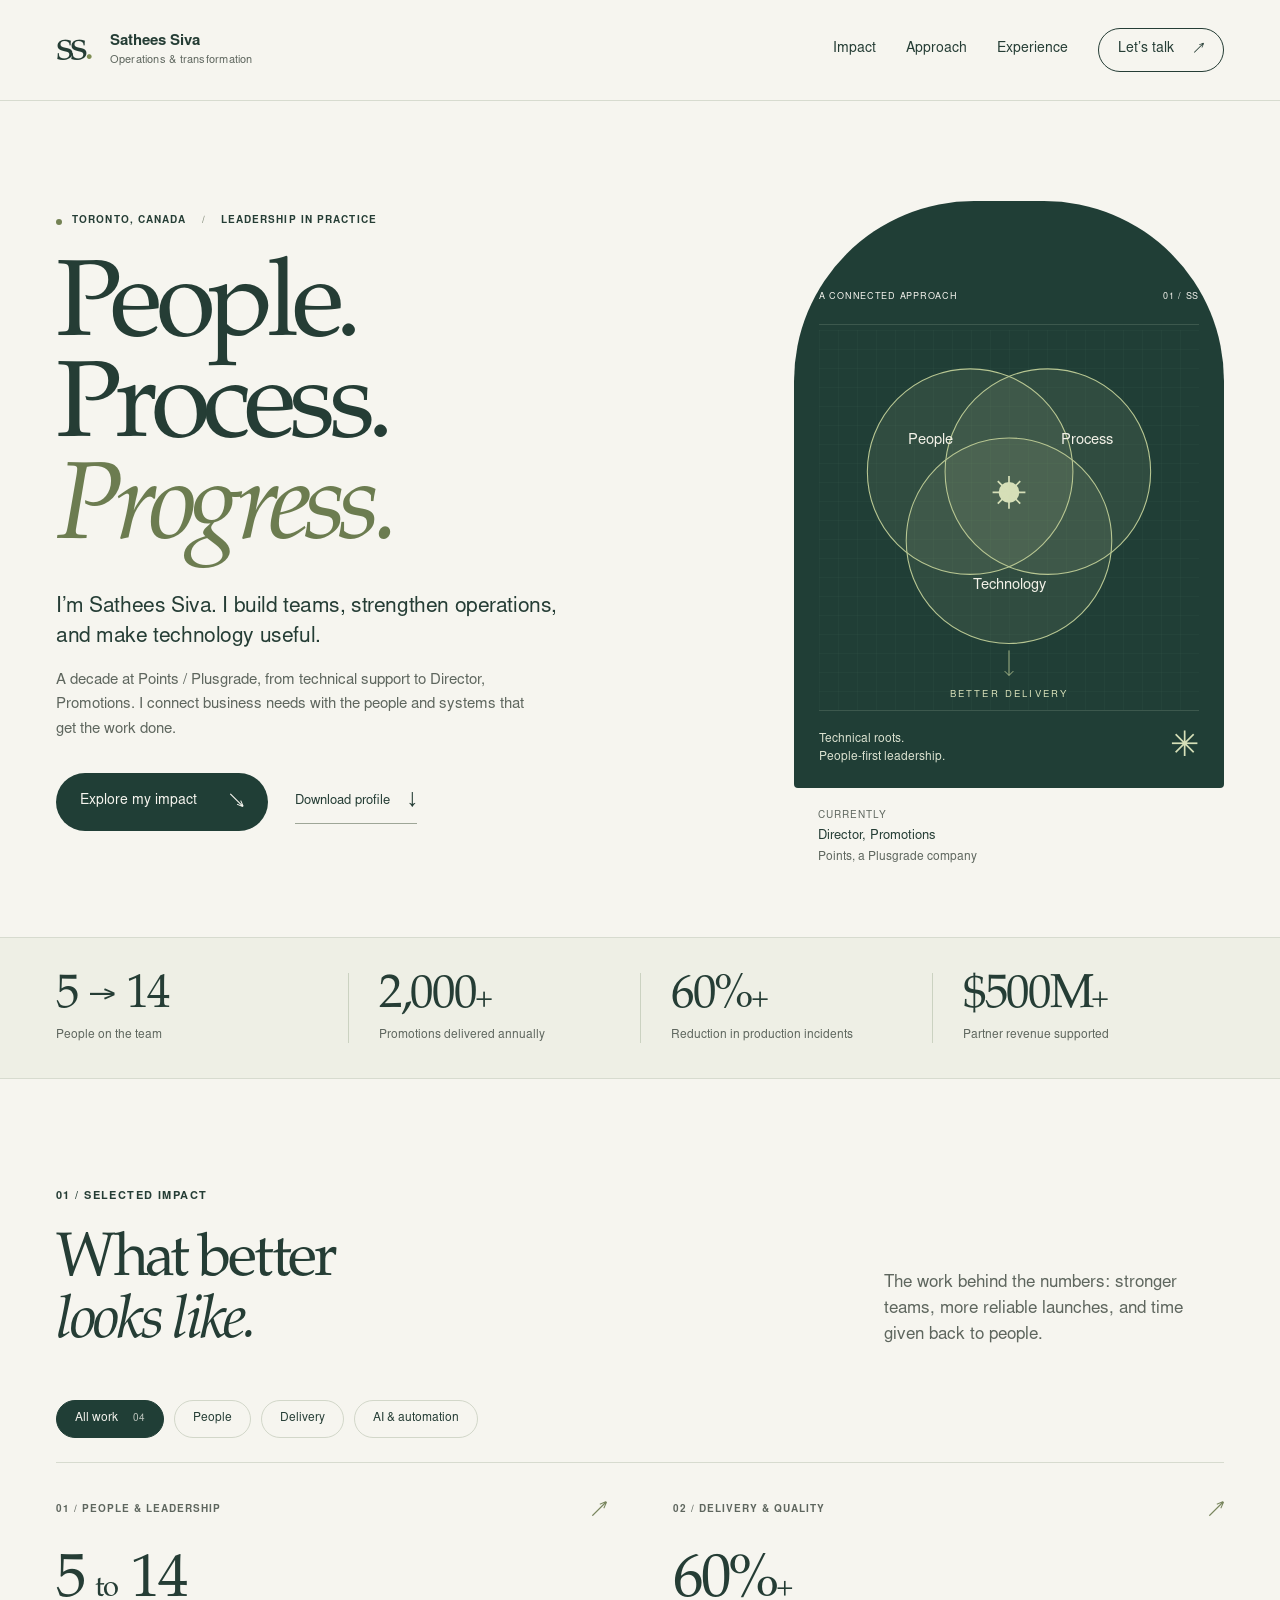
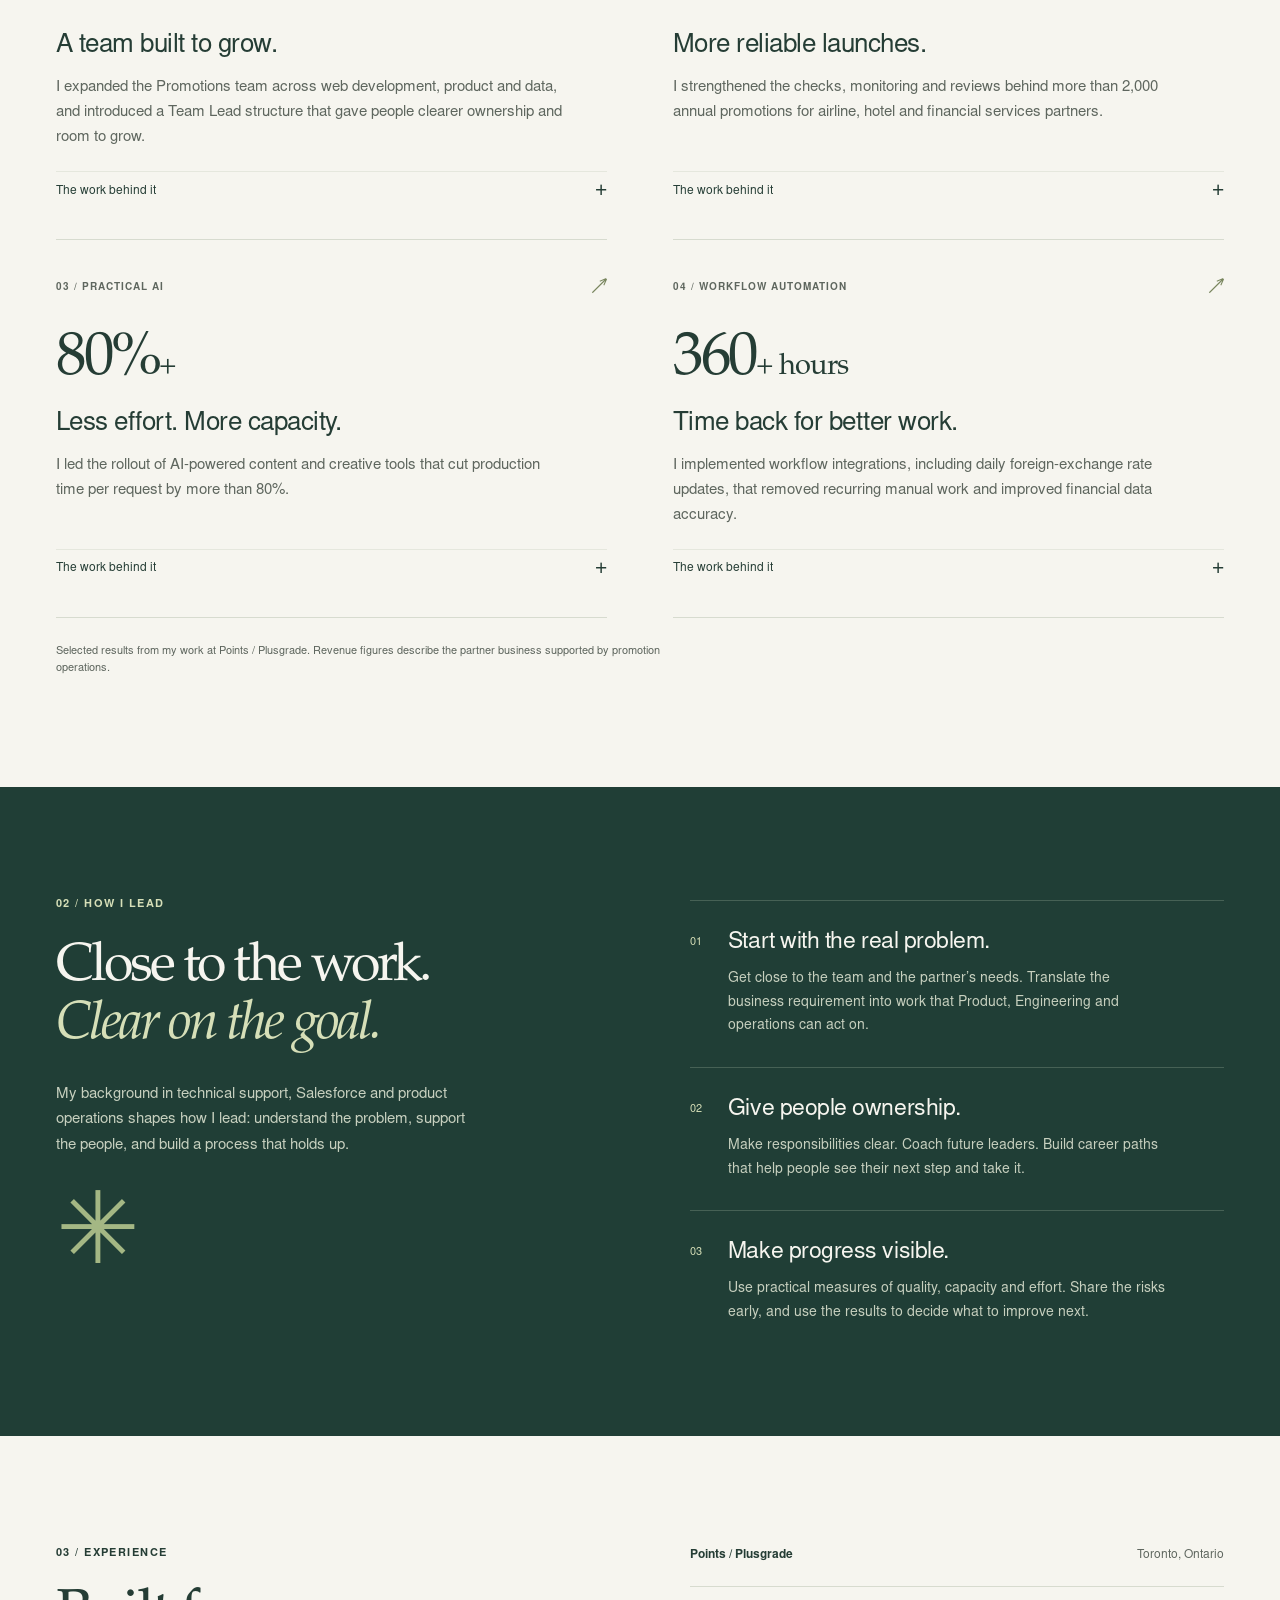
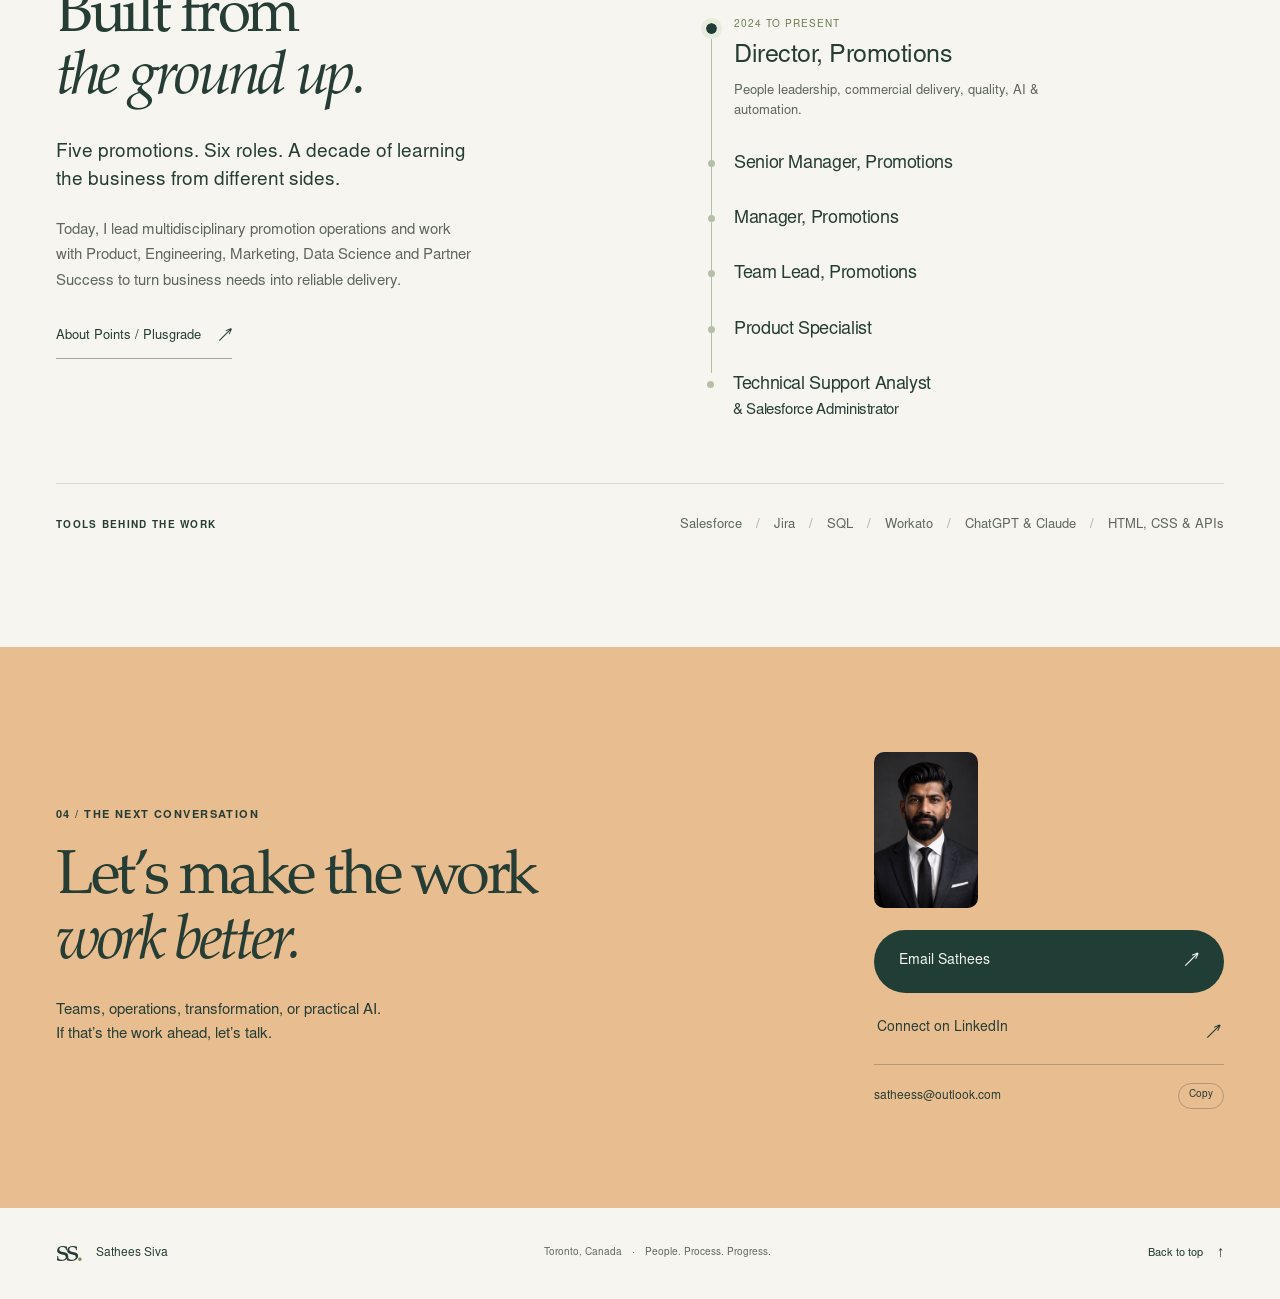
==== commit c833a8a9: "Preserve natural portrait proportions in contact section" ====
--- a/index.html
+++ b/index.html
@@ -18,7 +18,7 @@
   <link rel="icon" href="favicon.svg" type="image/svg+xml">
   <link rel="preload" href="fonts/serif.woff" as="font" type="font/woff" crossorigin>
   <link rel="preload" href="fonts/sans.woff" as="font" type="font/woff" crossorigin>
-  <link rel="stylesheet" href="styles.css">
+  <link rel="stylesheet" href="styles.css?v=portrait-natural">
   <script src="script.js" defer></script>
   <script type="application/ld+json">{"@context":"https://schema.org","@type":"Person","name":"Sathees Siva","jobTitle":"Director, Promotions","worksFor":{"@type":"Organization","name":"Points / Plusgrade"},"sameAs":["https://www.linkedin.com/in/sathees-siva-80648aaa/"],"knowsAbout":["Operations leadership","Team development","Loyalty commerce","Workflow automation","Generative AI"],"url":"https://satheessiva-ai.github.io/"}</script>
 </head>
@@ -123,7 +123,7 @@
       <div class="capabilities"><p class="eyebrow">Tools behind the work</p><p>Salesforce <span>/</span> Jira <span>/</span> SQL <span>/</span> Workato <span>/</span> ChatGPT &amp; Claude <span>/</span> HTML, CSS &amp; APIs</p></div>
     </section>
 
-    <section class="contact" id="contact" aria-labelledby="contact-title"><div class="wrap contact-layout"><div><p class="eyebrow">04 / The next conversation</p><h2 id="contact-title">Let’s make the work<br><em>work better.</em></h2><p>Teams, operations, transformation, or practical AI.<br>If that’s the work ahead, let’s talk.</p></div><div class="contact-actions"><img class="contact-portrait" src="sathees-siva-portrait.jpeg" alt="Sathees Siva" width="88" height="88" loading="lazy"><a class="button button-dark" href="mailto:satheess@outlook.com?subject=Let%27s%20connect">Email Sathees <span aria-hidden="true">↗</span></a><a class="contact-link" href="https://www.linkedin.com/in/sathees-siva-80648aaa/" target="_blank" rel="noopener noreferrer">Connect on LinkedIn <span aria-hidden="true">↗</span><span class="sr-only"> (opens in a new tab)</span></a><div class="email-copy"><span>satheess@outlook.com</span><button type="button" data-copy-email hidden aria-label="Copy email address">Copy</button></div><p class="copy-status" id="copy-status" role="status" aria-live="polite"></p></div></div></section>
+    <section class="contact" id="contact" aria-labelledby="contact-title"><div class="wrap contact-layout"><div><p class="eyebrow">04 / The next conversation</p><h2 id="contact-title">Let’s make the work<br><em>work better.</em></h2><p>Teams, operations, transformation, or practical AI.<br>If that’s the work ahead, let’s talk.</p></div><div class="contact-actions"><img class="contact-portrait" src="sathees-siva-portrait.jpeg" alt="Sathees Siva" width="1024" height="1536" loading="lazy" style="display:block;width:104px;height:auto;max-width:100%;aspect-ratio:2/3;object-fit:contain;border-radius:10px;margin-bottom:22px;border:0"><a class="button button-dark" href="mailto:satheess@outlook.com?subject=Let%27s%20connect">Email Sathees <span aria-hidden="true">↗</span></a><a class="contact-link" href="https://www.linkedin.com/in/sathees-siva-80648aaa/" target="_blank" rel="noopener noreferrer">Connect on LinkedIn <span aria-hidden="true">↗</span><span class="sr-only"> (opens in a new tab)</span></a><div class="email-copy"><span>satheess@outlook.com</span><button type="button" data-copy-email hidden aria-label="Copy email address">Copy</button></div><p class="copy-status" id="copy-status" role="status" aria-live="polite"></p></div></div></section>
   </main>
   <footer class="site-footer"><div class="wrap footer-inner"><a class="brand footer-brand" href="#home"><span class="monogram" aria-hidden="true">ss<span>.</span></span><span>Sathees Siva</span></a><p>Toronto, Canada <span aria-hidden="true">·</span> People. Process. Progress.</p><a class="back-top" href="#home">Back to top <span aria-hidden="true">↑</span></a></div></footer>
 </body>
--- a/styles.css
+++ b/styles.css
@@ -18,4 +18,4 @@
 @media(prefers-reduced-motion:reduce){html{scroll-behavior:auto}*,*::before,*::after{transition:none!important;animation:none!important}}
 @media print{.site-header,.hero-aside,.hero-actions,.filter-row,.contact,.site-footer,.case details{display:none}.wrap{width:100%}.hero{display:block;padding-block:15px}.hero h1{font-size:60px;line-height:1}.hero h1 br{display:none}.hero h1 em{padding-left:10px}.hero-copy{max-width:none}.section-space{padding-block:25px}.case-grid,.experience,.approach-layout{display:block}.case{break-inside:avoid}.results-band{background:white}.approach{background:white;color:#253d35}.approach p,.approach h2 em,.principles p,.approach .eyebrow{color:#253d35}.large-asterisk{display:none}.principles li{padding-block:12px}.experience .career{margin-top:25px}body{font-size:12px}.case[hidden]{display:block!important}}
 
-.contact-portrait{display:block;width:88px;height:88px;object-fit:cover;object-position:center 24%;border-radius:50%;margin-bottom:22px;border:2px solid rgba(32,62,54,.2)}
+.contact-portrait{display:block;width:104px;height:auto;max-width:100%;aspect-ratio:2/3;object-fit:contain;border-radius:10px;margin-bottom:22px;border:0}
